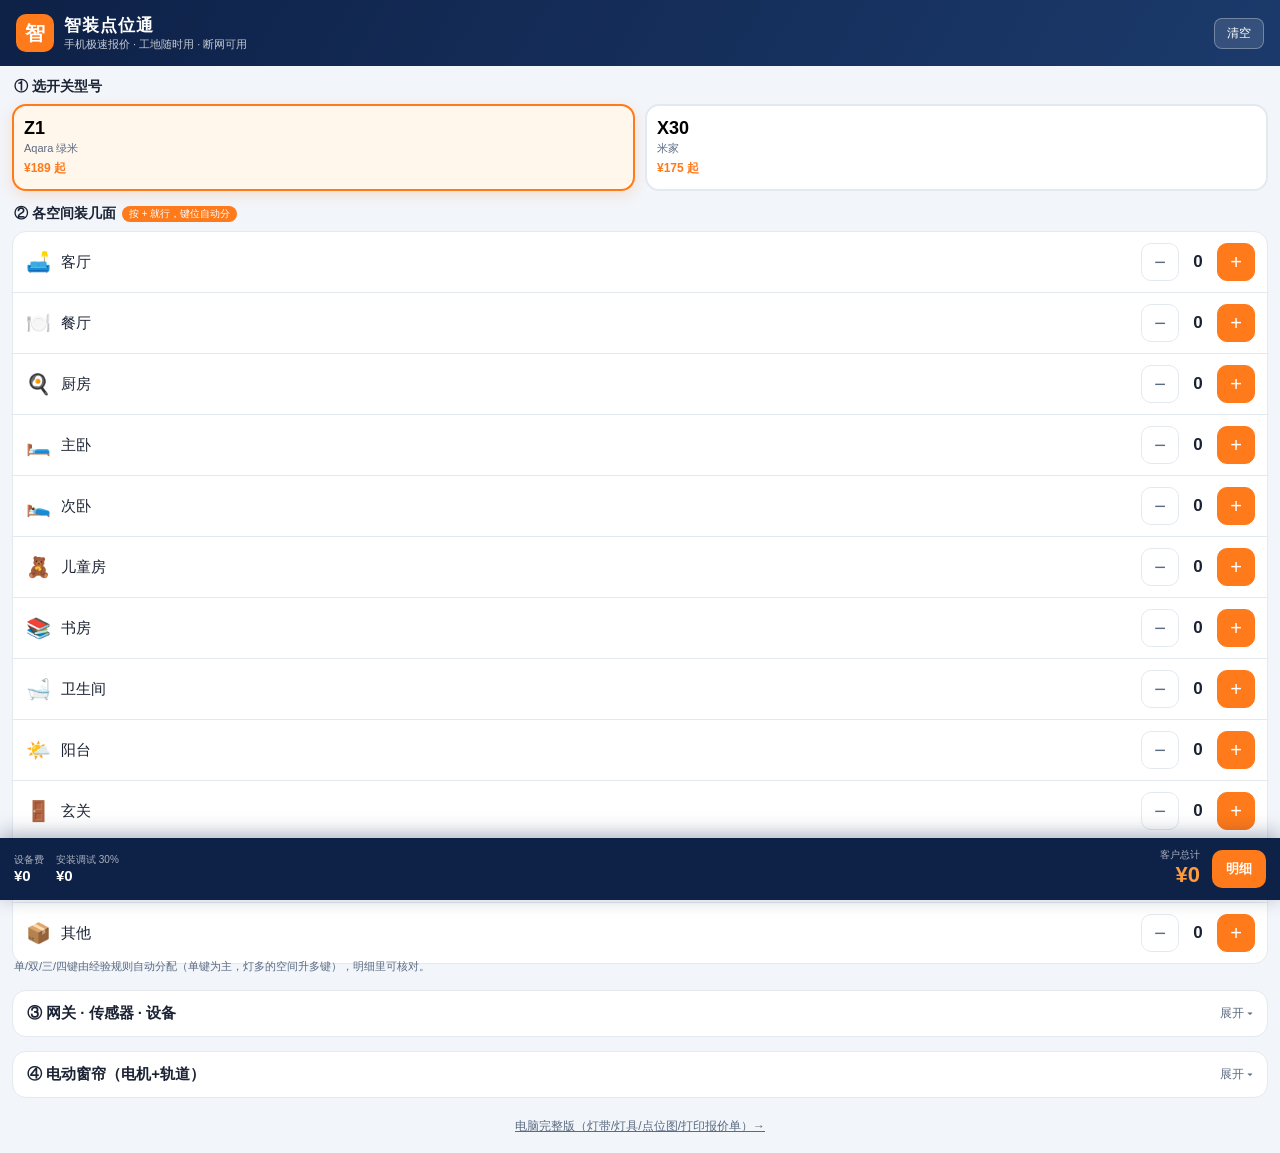
==== mobile.html @ c85c0e9f "v1.24.0 新增手机极速报价版 mobile.html（PWA 启动页指向手机版，桌面版不变）" ====
<!DOCTYPE html>
<html lang="zh-CN">
<head>
<meta charset="utf-8">
<meta name="viewport" content="width=device-width, initial-scale=1, maximum-scale=1, viewport-fit=cover">
<meta name="theme-color" content="#0E2147">
<title>智装点位通 · 极速报价</title>
<link rel="manifest" href="manifest.json">
<link rel="icon" href="icons/favicon-32.png">
<style>
  * { margin:0; padding:0; box-sizing:border-box; -webkit-tap-highlight-color:transparent; }
  :root{
    --navy:#0E2147; --navy2:#1B3A6B; --orange:#FF7A1A; --orange2:#FF9A3D;
    --bg:#F2F5FA; --card:#fff; --line:#E4E9F0; --text:#1A2233; --muted:#5B6B82;
  }
  html,body{ height:100%; }
  body{
    font-family:-apple-system,"PingFang SC","Microsoft YaHei",sans-serif;
    background:var(--bg); color:var(--text); font-size:16px;
    padding-bottom:calc(86px + env(safe-area-inset-bottom));
  }

  /* 顶栏 */
  .top{
    background:linear-gradient(120deg,var(--navy) 0%,var(--navy2) 100%);
    color:#fff; padding:14px 16px calc(14px + env(safe-area-inset-top)); position:sticky; top:0; z-index:10;
  }
  .top .t-row{ display:flex; align-items:center; gap:10px; }
  .top .logo{
    width:38px; height:38px; border-radius:10px; background:var(--orange);
    display:grid; place-items:center; font-size:20px; font-weight:800; flex:none;
  }
  .top h1{ font-size:17px; letter-spacing:1px; }
  .top .sub{ font-size:11px; opacity:.75; }
  .top .reset{
    margin-left:auto; background:rgba(255,255,255,.12); border:1px solid rgba(255,255,255,.3);
    color:#fff; font-size:12px; padding:6px 12px; border-radius:8px;
  }

  main{ padding:12px 12px 0; }
  .sec{ margin-bottom:14px; }
  .sec-title{ font-size:13px; color:var(--muted); margin:0 2px 8px; display:flex; align-items:center; gap:6px; }
  .sec-title b{ color:var(--text); font-size:14px; }
  .sec-title .tag{ background:var(--orange); color:#fff; font-size:10px; padding:1px 7px; border-radius:8px; }

  /* 型号卡 */
  .models{ display:grid; grid-template-columns:1fr 1fr; gap:10px; }
  .model-card{
    background:var(--card); border:2px solid var(--line); border-radius:14px;
    padding:12px 10px; text-align:center; font-family:inherit;
    display:flex; flex-direction:column; gap:2px;
  }
  .model-card .m-name{ font-size:18px; font-weight:800; }
  .model-card .m-brand{ font-size:11px; color:var(--muted); }
  .model-card .m-price{ font-size:12px; color:var(--orange); font-weight:700; margin-top:2px; }
  .model-card.on{ border-color:var(--orange); background:#FFF6EC; box-shadow:0 4px 14px rgba(255,122,26,.18); }

  /* 空间 / 设备行 */
  .panel{ background:var(--card); border:1px solid var(--line); border-radius:14px; overflow:hidden; }
  .row{ display:flex; align-items:center; gap:10px; padding:11px 12px; border-bottom:1px solid var(--line); }
  .row:last-child{ border-bottom:none; }
  .row .r-icon{ font-size:20px; flex:none; width:26px; text-align:center; }
  .row .r-name{ font-size:15px; font-weight:500; }
  .row .r-name em{ font-style:normal; font-size:11px; color:var(--muted); margin-left:6px; }
  .row.has{ background:#FFF6EC; }

  .stepper{ margin-left:auto; display:flex; align-items:center; gap:2px; flex:none; }
  .step-num{ min-width:34px; text-align:center; font-size:17px; font-weight:800; }
  .step-btn{
    width:38px; height:38px; border-radius:10px; border:1.5px solid var(--line);
    background:#fff; font-size:20px; color:var(--muted); font-family:inherit;
    display:grid; place-items:center; line-height:1;
  }
  .step-btn.plus{ background:var(--orange); border-color:var(--orange); color:#fff; }
  .step-btn:active{ transform:scale(.92); }

  /* 折叠区 */
  details.sec > summary{
    list-style:none; cursor:pointer; background:var(--card); border:1px solid var(--line);
    border-radius:14px; padding:13px 14px; font-size:15px; font-weight:600;
    display:flex; align-items:center; gap:8px;
  }
  details.sec > summary::-webkit-details-marker{ display:none; }
  details.sec > summary::after{ content:'展开 ▾'; margin-left:auto; font-size:12px; color:var(--muted); font-weight:400; }
  details.sec[open] > summary::after{ content:'收起 ▴'; }
  details.sec > .panel{ border-top:none; border-radius:0 0 14px 14px; }
  details.sec[open] > summary{ border-radius:14px 14px 0 0; }
  .add-curtain{
    width:100%; margin-top:10px; padding:12px; border-radius:12px;
    border:1.5px dashed var(--orange); background:#FFF6EC; color:var(--orange);
    font-size:15px; font-weight:700; font-family:inherit;
  }

  /* 窗帘行 */
  .c-empty{ padding:16px; text-align:center; font-size:13px; color:var(--muted); }
  .c-row{ display:flex; align-items:center; gap:6px; padding:10px 10px; border-bottom:1px solid var(--line); }
  .c-row select{
    border:1px solid var(--line); border-radius:9px; padding:8px 4px; font-size:13px;
    background:#fff; color:var(--text); font-family:inherit; max-width:42%;
  }
  .c-row .c-width{ max-width:26%; }
  .c-del{ width:30px; height:30px; border:none; background:none; color:#c0392b; font-size:15px; flex:none; }

  /* 提示条 */
  .hint{ font-size:11px; color:var(--muted); margin:-6px 2px 14px; line-height:1.6; }

  /* 底部合计栏 */
  .total-bar{
    position:fixed; left:0; right:0; bottom:0; z-index:20;
    background:var(--navy); color:#fff;
    padding:10px 14px calc(10px + env(safe-area-inset-bottom));
    display:flex; align-items:center; gap:12px;
    box-shadow:0 -4px 20px rgba(14,33,71,.35);
  }
  .total-bar .col{ line-height:1.3; }
  .total-bar .k{ font-size:10px; opacity:.65; }
  .total-bar .v{ font-size:15px; font-weight:700; }
  .total-bar .grand{ margin-left:auto; text-align:right; }
  .total-bar .grand .v{ font-size:22px; color:var(--orange2); }
  .total-bar .detail-btn{
    background:var(--orange); border:none; color:#fff; font-size:13px; font-weight:700;
    padding:10px 14px; border-radius:10px; font-family:inherit; flex:none;
  }
  .t-count{ font-size:10px; color:var(--orange2); }

  /* 明细抽屉 */
  .detail-mask{
    position:fixed; inset:0; background:rgba(14,33,71,.5); z-index:30;
    display:none; align-items:flex-end;
  }
  .detail-mask.open{ display:flex; }
  .detail-sheet{
    background:#fff; width:100%; border-radius:20px 20px 0 0;
    max-height:78vh; display:flex; flex-direction:column;
    padding-bottom:env(safe-area-inset-bottom);
  }
  .detail-head{
    padding:14px 16px; display:flex; align-items:center; border-bottom:1px solid var(--line);
  }
  .detail-head h3{ font-size:16px; }
  .detail-head button{
    margin-left:auto; border:none; background:#F2F5FA; width:32px; height:32px;
    border-radius:50%; font-size:14px; color:var(--muted); font-family:inherit;
  }
  .detail-body{ overflow-y:auto; padding:6px 16px 16px; }
  .detail-body h4{ font-size:12px; color:var(--muted); margin:14px 0 6px; }
  .d-row{ display:flex; align-items:center; gap:8px; padding:7px 0; font-size:13.5px; border-bottom:1px dashed var(--line); }
  .d-row span:first-child{ flex:1; }
  .d-row b{ color:var(--orange); font-weight:700; }
  .d-empty{ padding:30px 0; text-align:center; color:var(--muted); font-size:13px; }
  .d-sum{ margin-top:14px; background:#FFF6EC; border-radius:12px; padding:4px 12px; }
  .d-sum .d-row{ border-bottom:none; }
  .d-sum .grand{ font-size:16px; }
  .d-sum .grand b{ font-size:20px; }

  /* 桌面提示：手机版在电脑上打开时给个去完整版的入口 */
  .to-full{ text-align:center; padding:4px 0 18px; }
  .to-full a{ color:var(--muted); font-size:12px; }
</style>
</head>
<body>

<header class="top">
  <div class="t-row">
    <div class="logo">智</div>
    <div>
      <h1>智装点位通</h1>
      <div class="sub">手机极速报价 · 工地随时用 · 断网可用</div>
    </div>
    <button class="reset" data-act="reset">清空</button>
  </div>
</header>

<main>
  <!-- 1. 型号 -->
  <div class="sec">
    <div class="sec-title"><b>① 选开关型号</b></div>
    <div class="models" id="mbModels"></div>
  </div>

  <!-- 2. 空间开关数 -->
  <div class="sec">
    <div class="sec-title"><b>② 各空间装几面</b><span class="tag">按 + 就行，键位自动分</span></div>
    <div class="panel" id="mbRooms"></div>
    <p class="hint">单/双/三/四键由经验规则自动分配（单键为主，灯多的空间升多键），明细里可核对。</p>
  </div>

  <!-- 3. 常用设备（折叠） -->
  <details class="sec" id="secExtras">
    <summary>③ 网关 · 传感器 · 设备</summary>
    <div class="panel" id="mbExtras"></div>
  </details>

  <!-- 4. 窗帘（折叠） -->
  <details class="sec" id="secCurtain">
    <summary>④ 电动窗帘（电机+轨道）</summary>
    <div class="panel" id="mbCurtainRows"></div>
    <button class="add-curtain" data-act="curtain-add">＋ 添加一个窗位</button>
  </details>

  <div class="to-full">
    <a href="index.html">电脑完整版（灯带/灯具/点位图/打印报价单）→</a>
  </div>
</main>

<!-- 底部固定合计 -->
<div class="total-bar">
  <div class="col">
    <div class="k">设备费 <span class="t-count" id="tCount"></span></div>
    <div class="v" id="tDevice">¥0</div>
  </div>
  <div class="col">
    <div class="k">安装调试 30%</div>
    <div class="v" id="tInstall">¥0</div>
  </div>
  <div class="col grand">
    <div class="k">客户总计</div>
    <div class="v" id="tGrand">¥0</div>
  </div>
  <button class="detail-btn" data-act="detail-open">明细</button>
</div>

<!-- 明细抽屉 -->
<div class="detail-mask" id="mbDetail">
  <div class="detail-sheet">
    <div class="detail-head">
      <h3>报价明细</h3>
      <button data-act="detail-close">✕</button>
    </div>
    <div class="detail-body" id="mbDetailBody"></div>
  </div>
</div>

<script src="js/products.js"></script>
<script src="js/quote-switch.js"></script>
<script src="js/mobile.js"></script>
</body>
</html>
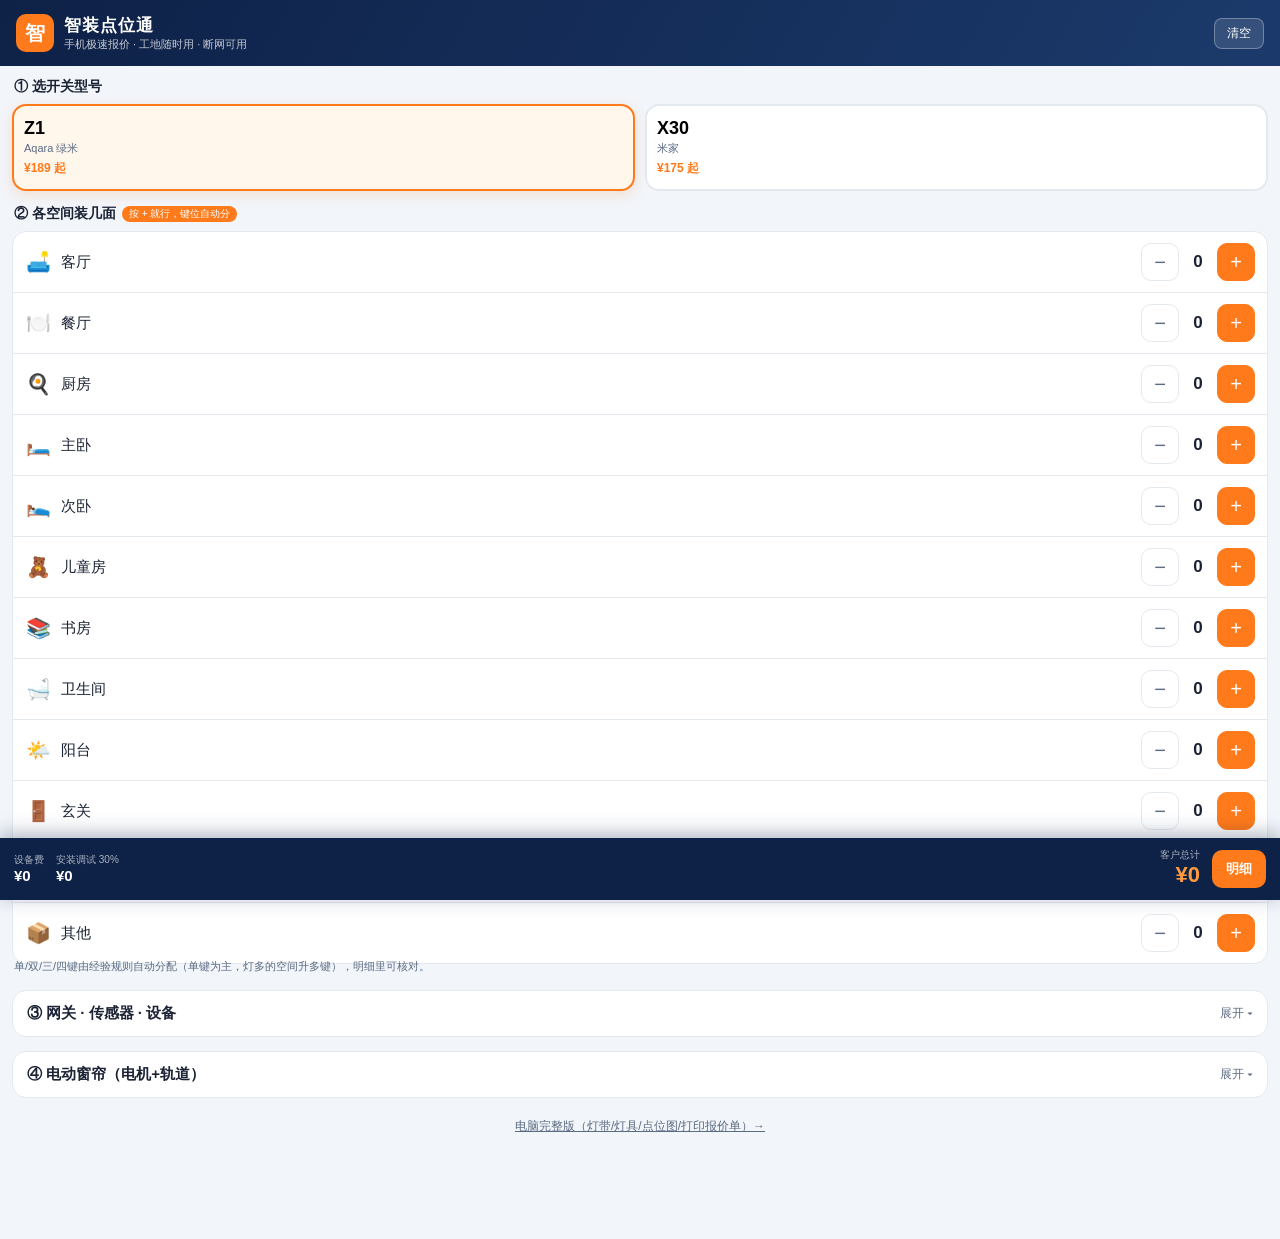
==== commit 73b01ddb: "v1.24.2 传感器按报价表价对齐（人体98/门窗76），新增T1系列与FP1E；修复手机版滚动锁死" ====
--- a/mobile.html
+++ b/mobile.html
@@ -13,10 +13,11 @@
     --navy:#0E2147; --navy2:#1B3A6B; --orange:#FF7A1A; --orange2:#FF9A3D;
     --bg:#F2F5FA; --card:#fff; --line:#E4E9F0; --text:#1A2233; --muted:#5B6B82;
   }
-  html,body{ height:100%; }
+  html{ -webkit-overflow-scrolling:touch; overflow-y:auto; }
   body{
     font-family:-apple-system,"PingFang SC","Microsoft YaHei",sans-serif;
     background:var(--bg); color:var(--text); font-size:16px;
+    min-height:100%;
     padding-bottom:calc(86px + env(safe-area-inset-bottom));
   }
 
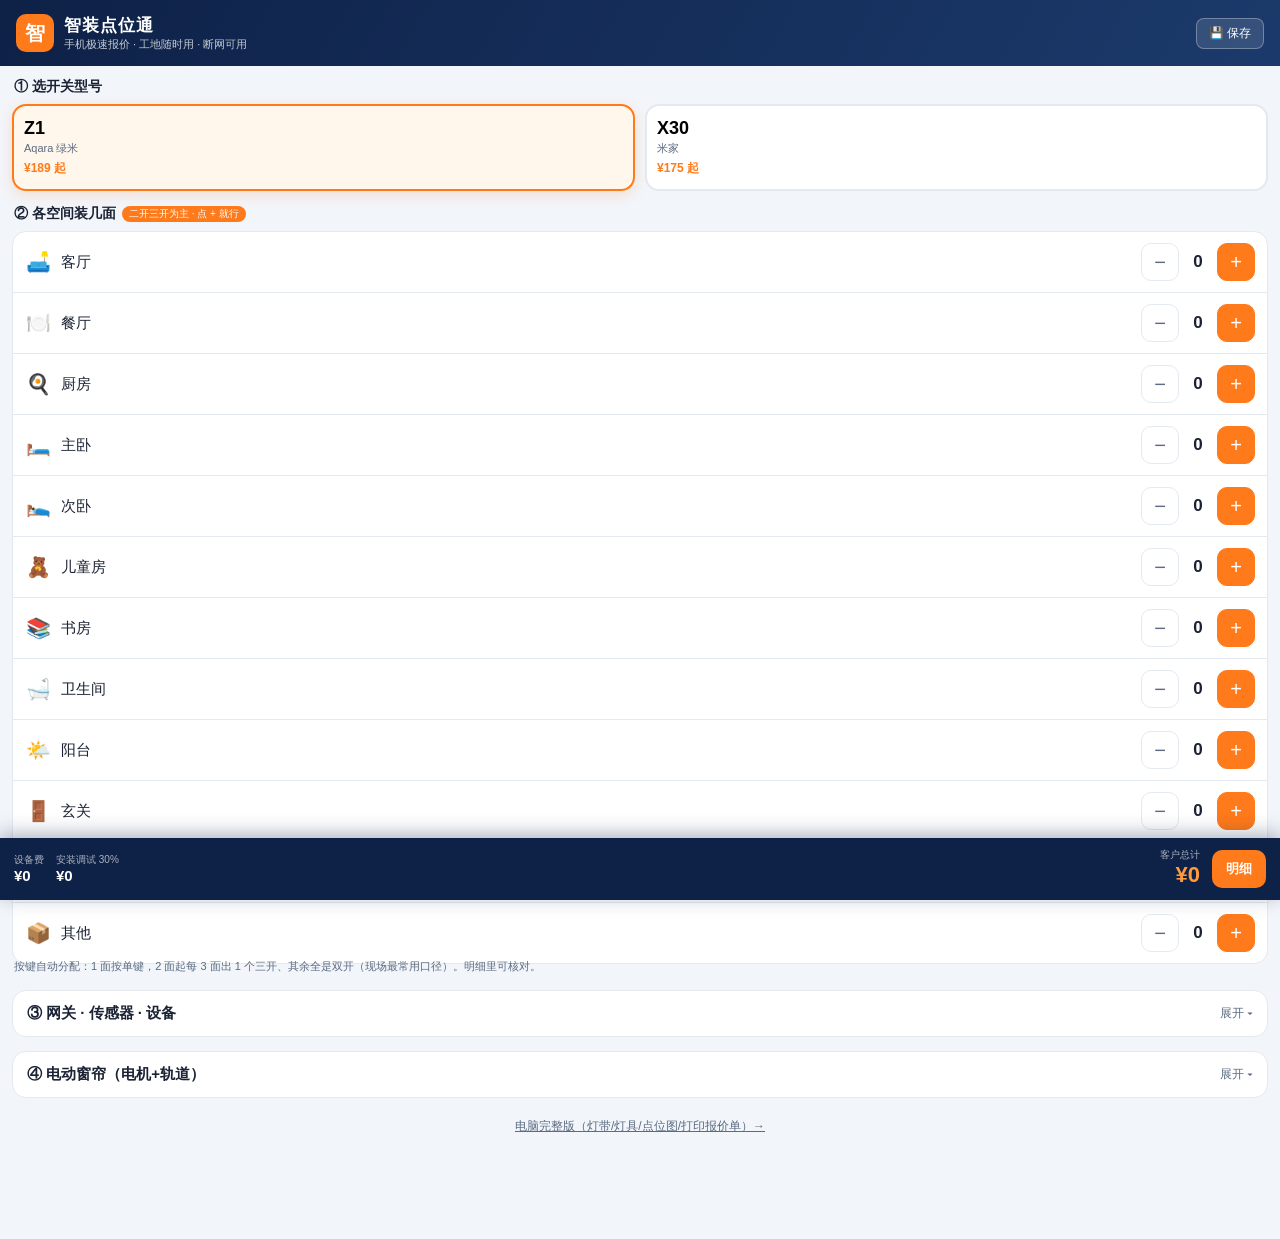
==== commit 0333bdcb: "v1.27 手机版：开关以二开三开为主；新增小米4寸中控屏/场景面板S1/集悦面板/小爱Play；加保存与复制报价单" ====
--- a/mobile.html
+++ b/mobile.html
@@ -157,6 +157,19 @@
   /* 桌面提示：手机版在电脑上打开时给个去完整版的入口 */
   .to-full{ text-align:center; padding:4px 0 18px; }
   .to-full a{ color:var(--muted); font-size:12px; }
+
+  /* 存档区 */
+  .sv-box{ border-top:1px solid var(--line); padding:10px 16px calc(16px + env(safe-area-inset-bottom)); }
+  .sv-title{ font-size:13px; font-weight:700; margin-bottom:8px; }
+  .sv-title span{ font-size:11px; color:var(--muted); font-weight:400; margin-left:6px; }
+  .sv-empty{ font-size:12px; color:var(--muted); padding:10px 0; }
+  .sv-row{ display:flex; align-items:center; gap:8px; padding:9px 0; border-bottom:1px dashed var(--line); font-size:13px; }
+  .sv-row:last-child{ border-bottom:none; }
+  .sv-nm{ flex:1; }
+  .sv-gd{ color:var(--orange); font-weight:700; }
+  .sv-btn{ border:1px solid var(--line); background:#fff; border-radius:7px; font-size:12px; padding:5px 10px; font-family:inherit; color:var(--text); }
+  .sv-btn.load{ background:var(--orange); border-color:var(--orange); color:#fff; }
+  .copy-btn{ margin-left:auto; margin-right:8px; border:none; background:rgba(255,122,26,.12); color:var(--orange); font-size:13px; font-weight:700; padding:7px 12px; border-radius:9px; font-family:inherit; }
 </style>
 </head>
 <body>
@@ -168,7 +181,7 @@
       <h1>智装点位通</h1>
       <div class="sub">手机极速报价 · 工地随时用 · 断网可用</div>
     </div>
-    <button class="reset" data-act="reset">清空</button>
+    <button class="reset" data-act="save">💾 保存</button>
   </div>
 </header>
 
@@ -181,9 +194,9 @@
 
   <!-- 2. 空间开关数 -->
   <div class="sec">
-    <div class="sec-title"><b>② 各空间装几面</b><span class="tag">按 + 就行，键位自动分</span></div>
-    <div class="panel" id="mbRooms"></div>
-    <p class="hint">单/双/三/四键由经验规则自动分配（单键为主，灯多的空间升多键），明细里可核对。</p>
+  <div class="sec-title"><b>② 各空间装几面</b><span class="tag">二开三开为主 · 点 + 就行</span></div>
+  <div class="panel" id="mbRooms"></div>
+  <p class="hint">按键自动分配：1 面按单键，2 面起每 3 面出 1 个三开、其余全是双开（现场最常用口径）。明细里可核对。</p>
   </div>
 
   <!-- 3. 常用设备（折叠） -->
@@ -226,9 +239,14 @@
   <div class="detail-sheet">
     <div class="detail-head">
       <h3>报价明细</h3>
+      <button class="copy-btn" data-act="copy">📋 复制</button>
       <button data-act="detail-close">✕</button>
     </div>
     <div class="detail-body" id="mbDetailBody"></div>
+    <div class="sv-box">
+      <div class="sv-title">已保存的报价单 <span>点「载入」取回</span></div>
+      <div id="mbSaves"></div>
+    </div>
   </div>
 </div>
 
